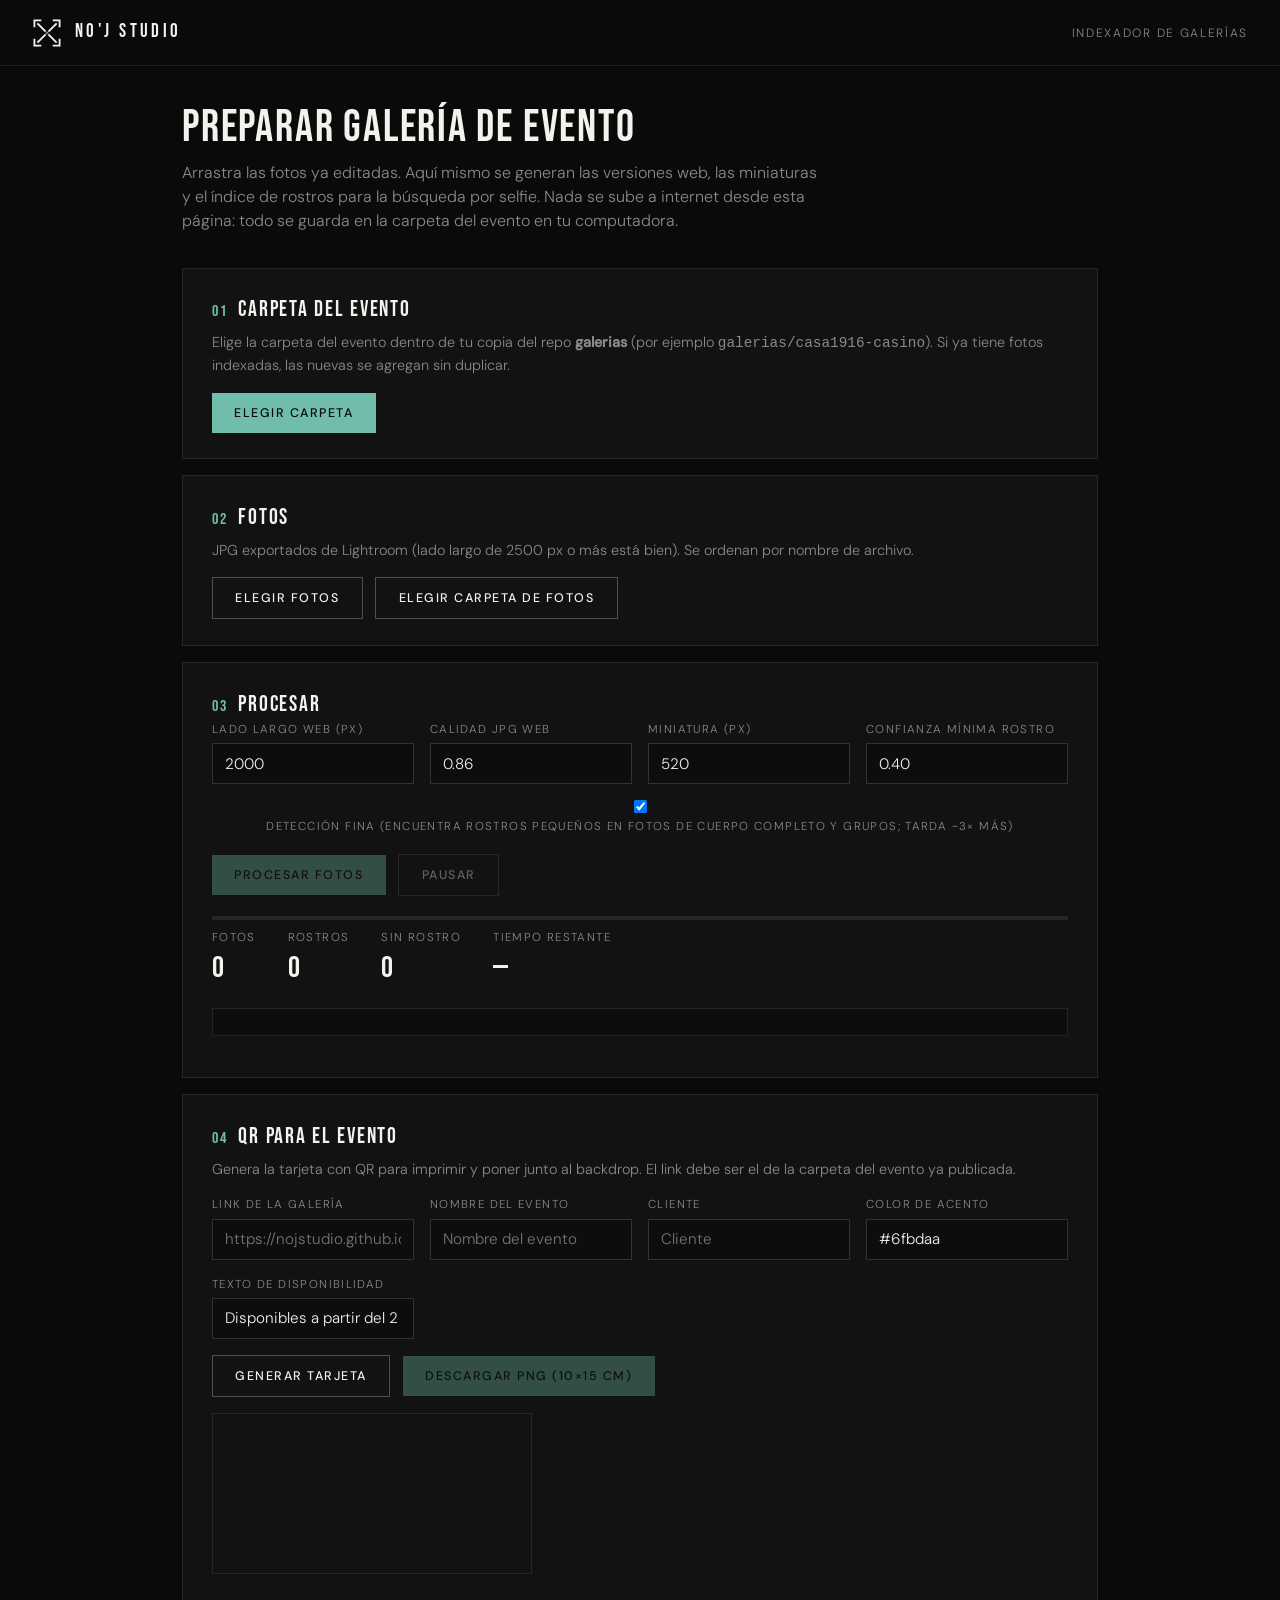
==== admin/index.html @ 5e6399d9 "Galería Casa 1916 · Noche de Casino: búsqueda por selfie Co-Authored-By: Claude Opus 5.5 <noreply@an" ====
<!DOCTYPE html>
<html lang="es">
<head>
<meta charset="utf-8">
<meta name="viewport" content="width=device-width,initial-scale=1">
<meta name="robots" content="noindex,nofollow">
<title>Indexador de galerías · No'j Studio</title>
<link rel="stylesheet" href="../_lib/fonts/fonts.css">
<style>
:root{--black:#0a0a0a;--white:#f4f2ed;--gray:#8a8a8a;--accent:#6fbdaa;--line:rgba(255,255,255,.09);--card:#121212}
*{box-sizing:border-box;margin:0;padding:0}
body{background:var(--black);color:var(--white);font-family:'DM Sans',sans-serif;font-weight:300;line-height:1.5;min-height:100vh}
header{display:flex;align-items:center;gap:.8rem;padding:1.1rem 2rem;border-bottom:1px solid var(--line)}
header b{font-family:'Bebas Neue';font-weight:400;font-size:1.2rem;letter-spacing:.18em}
header span{color:var(--gray);font-size:.75rem;letter-spacing:.14em;text-transform:uppercase;margin-left:auto}
main{max-width:980px;margin:0 auto;padding:2.5rem 2rem 5rem}
h1{font-family:'Bebas Neue';font-weight:400;font-size:2.8rem;letter-spacing:.04em;line-height:1}
.lead{color:var(--gray);margin:.6rem 0 2.2rem;max-width:640px}
.step{background:var(--card);border:1px solid var(--line);padding:1.6rem 1.8rem;margin-bottom:1rem}
.step h2{font-family:'Bebas Neue';font-weight:400;font-size:1.35rem;letter-spacing:.08em;display:flex;gap:.7rem;align-items:baseline}
.step h2 i{font-style:normal;color:var(--accent);font-size:1rem}
.step p{color:var(--gray);font-size:.9rem;margin:.35rem 0 1rem}
button,.btn{background:var(--accent);color:var(--black);border:0;padding:.75rem 1.4rem;font:500 .78rem 'DM Sans';letter-spacing:.12em;text-transform:uppercase;cursor:pointer;display:inline-flex;gap:.5rem;align-items:center}
button.ghost{background:transparent;color:var(--white);border:1px solid rgba(255,255,255,.25)}
button:disabled{opacity:.35;cursor:not-allowed}
.row{display:flex;gap:.8rem;flex-wrap:wrap;align-items:center}
.ok{color:var(--accent);font-size:.88rem}
.muted{color:var(--gray);font-size:.85rem}
label.f{display:flex;flex-direction:column;gap:.3rem;font-size:.72rem;letter-spacing:.12em;text-transform:uppercase;color:var(--gray)}
input[type=text],input[type=number]{background:#0d0d0d;border:1px solid rgba(255,255,255,.15);color:var(--white);padding:.6rem .75rem;font:300 .95rem 'DM Sans';min-width:0}
.grid3{display:grid;grid-template-columns:repeat(auto-fit,minmax(170px,1fr));gap:1rem;margin-bottom:1rem}
.chk{display:flex;flex-direction:row;gap:.5rem;align-items:center;font-size:.9rem;color:var(--white);text-transform:none;letter-spacing:0}
.bar{height:4px;background:rgba(255,255,255,.08);margin:1.2rem 0 .6rem}
.bar div{height:100%;width:0;background:var(--accent);transition:width .3s}
.stats{display:flex;gap:2rem;flex-wrap:wrap;margin:.4rem 0 1rem}
.stats div{font-size:.72rem;letter-spacing:.12em;text-transform:uppercase;color:var(--gray)}
.stats b{display:block;font-family:'Bebas Neue';font-weight:400;font-size:1.9rem;color:var(--white);letter-spacing:.03em}
#log{font-family:ui-monospace,Menlo,Consolas,monospace;font-size:.74rem;color:var(--gray);max-height:180px;overflow:auto;background:#0d0d0d;padding:.8rem;border:1px solid var(--line);white-space:pre-wrap}
#previews{display:grid;grid-template-columns:repeat(auto-fill,minmax(110px,1fr));gap:4px;margin-top:1rem}
#previews figure{position:relative;aspect-ratio:2/3;background:#1a1a1a;overflow:hidden}
#previews img{width:100%;height:100%;object-fit:cover;display:block}
#previews figcaption{position:absolute;right:4px;bottom:4px;background:rgba(0,0,0,.7);font-size:.7rem;padding:1px 6px}
#previews figcaption.cero{background:#7a2a2a}
#qrcanvas{width:100%;max-width:320px;border:1px solid var(--line);display:block;margin-top:1rem}
.warn{border-left:2px solid #d9a14a;padding-left:.8rem;color:#d9c19a;font-size:.85rem;margin-top:.8rem}
</style>
</head>
<body>
<header>
  <svg width="30" height="30" viewBox="0 0 100 100"><g stroke="#f4f2ed" stroke-width="6" stroke-linecap="square" fill="none"><polyline points="8,28 8,8 28,8"/><polyline points="72,8 92,8 92,28"/><polyline points="92,72 92,92 72,92"/><polyline points="28,92 8,92 8,72"/></g><line x1="20" y1="20" x2="80" y2="80" stroke="#f4f2ed" stroke-width="6" stroke-linecap="square"/><line x1="80" y1="20" x2="20" y2="80" stroke="#f4f2ed" stroke-width="6" stroke-linecap="square"/><circle cx="50" cy="50" r="6.5" fill="#0a0a0a"/><circle cx="50" cy="50" r="3.5" fill="#6fbdaa"/></svg>
  <b>NO'J STUDIO</b><span>Indexador de galerías</span>
</header>
<main>
  <h1>Preparar galería de evento</h1>
  <p class="lead">Arrastra las fotos ya editadas. Aquí mismo se generan las versiones web, las miniaturas y el índice de rostros para la búsqueda por selfie. Nada se sube a internet desde esta página: todo se guarda en la carpeta del evento en tu computadora.</p>

  <section class="step">
    <h2><i>01</i> Carpeta del evento</h2>
    <p>Elige la carpeta del evento dentro de tu copia del repo <b>galerias</b> (por ejemplo <code>galerias/casa1916-casino</code>). Si ya tiene fotos indexadas, las nuevas se agregan sin duplicar.</p>
    <div class="row">
      <button id="btnCarpeta">Elegir carpeta</button>
      <span id="carpetaInfo" class="muted"></span>
    </div>
    <div id="sinFS" class="warn" hidden>Este navegador no permite escribir carpetas. Usa Chrome o Edge en computadora; si no, al final se descargará un .zip con todo para descomprimir dentro de la carpeta del evento.</div>
  </section>

  <section class="step">
    <h2><i>02</i> Fotos</h2>
    <p>JPG exportados de Lightroom (lado largo de 2500 px o más está bien). Se ordenan por nombre de archivo.</p>
    <div class="row">
      <button id="btnFotos" class="ghost">Elegir fotos</button>
      <button id="btnFotosCarpeta" class="ghost">Elegir carpeta de fotos</button>
      <span id="fotosInfo" class="muted"></span>
    </div>
    <input type="file" id="inFotos" accept="image/jpeg,image/png,image/webp" multiple hidden>
    <input type="file" id="inFotosCarpeta" webkitdirectory multiple hidden>
  </section>

  <section class="step">
    <h2><i>03</i> Procesar</h2>
    <div class="grid3">
      <label class="f">Lado largo web (px)<input type="number" id="cfgWeb" value="2000" min="1000" max="4000" step="100"></label>
      <label class="f">Calidad JPG web<input type="number" id="cfgQ" value="0.86" min="0.5" max="0.98" step="0.01"></label>
      <label class="f">Miniatura (px)<input type="number" id="cfgThumb" value="520" min="300" max="900" step="20"></label>
      <label class="f">Confianza mínima rostro<input type="number" id="cfgConf" value="0.40" min="0.2" max="0.9" step="0.05"></label>
    </div>
    <label class="f chk"><input type="checkbox" id="cfgFina" checked> Detección fina (encuentra rostros pequeños en fotos de cuerpo completo y grupos; tarda ~3× más)</label>
    <div class="row" style="margin-top:1.2rem">
      <button id="btnProcesar" disabled>Procesar fotos</button>
      <button id="btnPausa" class="ghost" disabled>Pausar</button>
    </div>
    <div class="bar"><div id="barra"></div></div>
    <div class="stats">
      <div>Fotos<b id="sFotos">0</b></div>
      <div>Rostros<b id="sRostros">0</b></div>
      <div>Sin rostro<b id="sCero">0</b></div>
      <div>Tiempo restante<b id="sEta">—</b></div>
    </div>
    <div id="log"></div>
    <div id="previews"></div>
  </section>

  <section class="step">
    <h2><i>04</i> QR para el evento</h2>
    <p>Genera la tarjeta con QR para imprimir y poner junto al backdrop. El link debe ser el de la carpeta del evento ya publicada.</p>
    <div class="grid3">
      <label class="f">Link de la galería<input type="text" id="qrUrl" placeholder="https://nojstudio.github.io/galerias/casa1916-casino/"></label>
      <label class="f">Nombre del evento<input type="text" id="qrEvento" placeholder="Nombre del evento"></label>
      <label class="f">Cliente<input type="text" id="qrCliente" placeholder="Cliente"></label>
      <label class="f">Color de acento<input type="text" id="qrAcento" value="#6fbdaa"></label>
      <label class="f">Texto de disponibilidad<input type="text" id="qrDisp" value="Disponibles a partir del 2 de diciembre"></label>
    </div>
    <div class="row"><button id="btnQr" class="ghost">Generar tarjeta</button><button id="btnQrDesc" disabled>Descargar PNG (10×15 cm)</button></div>
    <canvas id="qrcanvas" hidden></canvas>
  </section>
</main>

<script src="../_lib/face-api.js"></script>
<script src="../_lib/rostros.js"></script>
<script src="../_lib/jszip.min.js"></script>
<script src="../_lib/qrcode.js"></script>
<script>
const $ = id => document.getElementById(id);
const hayFS = 'showDirectoryPicker' in window;
if (!hayFS) $('sinFS').hidden = false;

let carpeta = null;          // FileSystemDirectoryHandle del evento
let existentes = { fotos: [], rostros: [], escala: Rostros.ESCALA };
let archivos = [];
let pausado = false, corriendo = false;

function log(t) { const l = $('log'); l.textContent += t + '\n'; l.scrollTop = l.scrollHeight; }
const natural = (a, b) => a.localeCompare(b, undefined, { numeric: true, sensitivity: 'base' });
const limpiar = n => n.replace(/\.[^.]+$/, '').normalize('NFD').replace(/[̀-ͯ]/g, '').replace(/[^A-Za-z0-9_-]+/g, '-').replace(/^-+|-+$/g, '') + '.jpg';

async function leerJSON(dir, ruta) {
  try {
    const partes = ruta.split('/'); let d = dir;
    for (const p of partes.slice(0, -1)) d = await d.getDirectoryHandle(p);
    const f = await (await d.getFileHandle(partes.at(-1))).getFile();
    return JSON.parse(await f.text());
  } catch (e) { return null; }
}
async function escribir(dir, ruta, datos) {
  const partes = ruta.split('/'); let d = dir;
  for (const p of partes.slice(0, -1)) d = await d.getDirectoryHandle(p, { create: true });
  const fh = await d.getFileHandle(partes.at(-1), { create: true });
  const w = await fh.createWritable(); await w.write(datos); await w.close();
}

$('btnCarpeta').onclick = async () => {
  if (!hayFS) { $('carpetaInfo').textContent = 'Se usará descarga .zip al final.'; actualizar(); return; }
  try {
    carpeta = await window.showDirectoryPicker({ id: 'galeria-evento', mode: 'readwrite' });
    const p = await leerJSON(carpeta, 'data/fotos.json');
    const r = await leerJSON(carpeta, 'data/rostros.json');
    existentes = { fotos: p?.fotos || [], rostros: r?.rostros || [], escala: r?.escala || Rostros.ESCALA };
    const tieneIndex = await carpeta.getFileHandle('index.html').then(() => true, () => false);
    $('carpetaInfo').innerHTML = `<span class="ok">✓ ${carpeta.name}</span> · ${existentes.fotos.length} fotos ya indexadas` + (tieneIndex ? '' : ' · <span style="color:#d9a14a">ojo: esta carpeta no tiene index.html, ¿es la del evento?</span>');
    if (!$('qrUrl').value) $('qrUrl').value = `${location.origin}${location.pathname.replace(/admin\/?(index\.html)?$/, '')}${carpeta.name}/`;
    const cfg = await leerConfig();
    if (cfg?.evento && !$('qrEvento').value) $('qrEvento').value = cfg.evento;
    if (cfg?.cliente && !$('qrCliente').value) $('qrCliente').value = cfg.cliente;
    if (cfg?.acento) $('qrAcento').value = cfg.acento;
    if (cfg?.disponibleDesde) $('qrDisp').value = 'Disponibles a partir del ' + cfg.disponibleDesde;
  } catch (e) { if (e.name !== 'AbortError') log('Error carpeta: ' + e.message); }
  actualizar();
};
async function leerConfig() {
  try {
    const t = await (await (await carpeta.getFileHandle('config.js')).getFile()).text();
    const w = {}; new Function('window', t)(w); return w.GALERIA;
  } catch (e) { return null; }
}

$('btnFotos').onclick = () => $('inFotos').click();
$('btnFotosCarpeta').onclick = () => $('inFotosCarpeta').click();
function tomarArchivos(lista) {
  archivos = [...lista].filter(f => /\.(jpe?g|png|webp)$/i.test(f.name)).sort((a, b) => natural(a.name, b.name));
  const ya = new Set(existentes.fotos.map(f => f.f));
  const nuevos = archivos.filter(f => !ya.has(limpiar(f.name))).length;
  const mb = archivos.reduce((s, f) => s + f.size, 0) / 1048576;
  $('fotosInfo').innerHTML = `<span class="ok">✓ ${archivos.length} fotos</span> · ${mb.toFixed(0)} MB` + (nuevos < archivos.length ? ` · ${archivos.length - nuevos} ya estaban (se omiten)` : '');
  actualizar();
}
$('inFotos').onchange = e => tomarArchivos(e.target.files);
$('inFotosCarpeta').onchange = e => tomarArchivos(e.target.files);
function actualizar() { $('btnProcesar').disabled = corriendo || !archivos.length || (hayFS && !carpeta); }

$('btnPausa').onclick = () => { pausado = !pausado; $('btnPausa').textContent = pausado ? 'Continuar' : 'Pausar'; };

function canvasBlob(c, q) { return new Promise(r => c.toBlob(r, 'image/jpeg', q)); }
function reducir(src, max) {
  const k = Math.min(1, max / Math.max(src.width, src.height));
  if (k === 1) return src;
  // reducción en pasos para mejor nitidez
  let c = src;
  while (Math.max(c.width, c.height) * 0.5 > max) {
    const n = document.createElement('canvas'); n.width = Math.round(c.width / 2); n.height = Math.round(c.height / 2);
    const x = n.getContext('2d'); x.imageSmoothingQuality = 'high'; x.drawImage(c, 0, 0, n.width, n.height); c = n;
  }
  const n = document.createElement('canvas'); n.width = Math.round(src.width * k); n.height = Math.round(src.height * k);
  const x = n.getContext('2d'); x.imageSmoothingQuality = 'high'; x.drawImage(c, 0, 0, n.width, n.height);
  return n;
}
function recorte(c, x, y, w, h) {
  const n = document.createElement('canvas'); n.width = w; n.height = h;
  n.getContext('2d').drawImage(c, x, y, w, h, 0, 0, w, h); return n;
}
function iou(a, b) {
  const x1 = Math.max(a.x, b.x), y1 = Math.max(a.y, b.y), x2 = Math.min(a.x + a.width, b.x + b.width), y2 = Math.min(a.y + a.height, b.y + b.height);
  const i = Math.max(0, x2 - x1) * Math.max(0, y2 - y1);
  return i / Math.min(a.width * a.height, b.width * b.height);
}
// Detecta en la imagen completa y, si se pide, en 4 cuadrantes traslapados (para rostros pequeños)
async function detectar(c, conf, fina) {
  let todas = (await Rostros.rostrosDeFoto(c, conf)).map(r => ({ ...r, box: { x: r.box.x, y: r.box.y, width: r.box.width, height: r.box.height }, res: 1 }));
  if (fina) {
    const tw = Math.round(c.width * 0.6), th = Math.round(c.height * 0.6);
    for (const [ox, oy] of [[0, 0], [c.width - tw, 0], [0, c.height - th], [c.width - tw, c.height - th]]) {
      const sub = await Rostros.rostrosDeFoto(recorte(c, ox, oy, tw, th), conf);
      for (const r of sub) todas.push({ ...r, box: { x: r.box.x + ox, y: r.box.y + oy, width: r.box.width, height: r.box.height }, res: 2 });
    }
  }
  // fusiona duplicados: conserva la de mayor resolución (cuadrante) y luego la de mayor score
  todas.sort((a, b) => (b.res - a.res) || (b.score - a.score));
  const final = [];
  for (const r of todas) if (!final.some(f => iou(f.box, r.box) > 0.4)) final.push(r);
  return final;
}

$('btnProcesar').onclick = async () => {
  corriendo = true; pausado = false; actualizar();
  $('btnPausa').disabled = false; $('previews').innerHTML = '';
  const web = +$('cfgWeb').value, q = +$('cfgQ').value, th = +$('cfgThumb').value, conf = +$('cfgConf').value, fina = $('cfgFina').checked;
  const zip = hayFS ? null : new JSZip();
  const fotos = existentes.fotos.slice(), rostros = existentes.rostros.slice();
  const escala = existentes.escala;
  const ya = new Set(fotos.map(f => f.f));
  const cola = archivos.filter(f => !ya.has(limpiar(f.name)));
  let hechos = 0, nRost = 0, nCero = 0; const t0 = performance.now();
  log(`Cargando modelos…`);
  await Rostros.cargar(['ssdMobilenetv1', 'faceLandmark68Net', 'faceRecognitionNet']);
  log(`Procesando ${cola.length} fotos nuevas (${fotos.length} previas).`);

  const guardarIndice = async () => {
    const p = JSON.stringify({ version: 1, actualizado: new Date().toISOString(), fotos });
    const r = JSON.stringify({ version: 1, escala, rostros });
    if (zip) { zip.file('data/fotos.json', p); zip.file('data/rostros.json', r); }
    else { await escribir(carpeta, 'data/fotos.json', p); await escribir(carpeta, 'data/rostros.json', r); }
  };

  for (const archivo of cola) {
    while (pausado) await new Promise(r => setTimeout(r, 300));
    const nombre = limpiar(archivo.name);
    try {
      const orig = await Rostros.aCanvas(archivo, 6000);
      const cWeb = reducir(orig, web);
      const cTh = reducir(cWeb, th);
      const bWeb = await canvasBlob(cWeb, q), bTh = await canvasBlob(cTh, 0.78);
      if (zip) { zip.file('fotos/web/' + nombre, bWeb); zip.file('fotos/thumb/' + nombre, bTh); }
      else { await escribir(carpeta, 'fotos/web/' + nombre, bWeb); await escribir(carpeta, 'fotos/thumb/' + nombre, bTh); }
      const det = await detectar(cWeb, conf, fina);
      const idx = fotos.length;
      fotos.push({ f: nombre, w: cWeb.width, h: cWeb.height, kb: Math.round(bWeb.size / 1024) });
      for (const d of det) rostros.push([idx, Rostros.codificar(d.descriptor, escala)]);
      nRost += det.length; if (!det.length) nCero++;
      const fig = document.createElement('figure');
      fig.innerHTML = `<img src="${URL.createObjectURL(bTh)}"><figcaption class="${det.length ? '' : 'cero'}">${det.length} ☺</figcaption>`;
      $('previews').prepend(fig);
      if ($('previews').children.length > 60) $('previews').lastChild.remove();
    } catch (e) { log(`✗ ${archivo.name}: ${e.message}`); }
    hechos++;
    if (hechos % 15 === 0) await guardarIndice();   // guardado parcial por si se cierra la pestaña
    const seg = (performance.now() - t0) / 1000 / hechos * (cola.length - hechos);
    $('barra').style.width = (hechos / cola.length * 100) + '%';
    $('sFotos').textContent = fotos.length; $('sRostros').textContent = nRost; $('sCero').textContent = nCero;
    $('sEta').textContent = seg > 90 ? Math.round(seg / 60) + ' min' : Math.round(seg) + ' s';
  }
  await guardarIndice();
  if (zip) {
    log('Generando .zip…');
    const b = await zip.generateAsync({ type: 'blob' });
    const a = document.createElement('a'); a.href = URL.createObjectURL(b); a.download = 'galeria-datos.zip'; a.click();
  }
  existentes = { fotos, rostros, escala };
  const min = ((performance.now() - t0) / 60000).toFixed(1);
  log(`✓ Listo en ${min} min: ${fotos.length} fotos en total, ${rostros.length} rostros indexados.`);
  log(zip ? 'Descomprime el .zip dentro de la carpeta del evento y publica.' : 'Ahora publica los cambios del repo (GitHub Desktop → Commit → Push).');
  $('sEta').textContent = '✓';
  corriendo = false; $('btnPausa').disabled = true; actualizar();
};

/* ---------- Tarjeta QR ---------- */
const LOGO = `<svg xmlns="http://www.w3.org/2000/svg" viewBox="0 0 100 100"><g stroke="#f4f2ed" stroke-width="6" stroke-linecap="square" fill="none"><polyline points="8,28 8,8 28,8"/><polyline points="72,8 92,8 92,28"/><polyline points="92,72 92,92 72,92"/><polyline points="28,92 8,92 8,72"/></g><line x1="20" y1="20" x2="80" y2="80" stroke="#f4f2ed" stroke-width="6" stroke-linecap="square"/><line x1="80" y1="20" x2="20" y2="80" stroke="#f4f2ed" stroke-width="6" stroke-linecap="square"/><circle cx="50" cy="50" r="6.5" fill="#0a0a0a"/><circle cx="50" cy="50" r="3.5" fill="#6fbdaa"/></svg>`;
function imgDeSvg(svg) { return new Promise(r => { const i = new Image(); i.onload = () => r(i); i.src = 'data:image/svg+xml;charset=utf-8,' + encodeURIComponent(svg); }); }
function ajustar(ctx, texto, max, tam, fuente) { let s = tam; do { ctx.font = `${s}px ${fuente}`; s -= 4; } while (ctx.measureText(texto).width > max && s > 30); }
$('btnQr').onclick = async () => {
  const url = $('qrUrl').value.trim(); if (!url) { $('qrUrl').focus(); return; }
  await Promise.all([document.fonts.load('200px "Bebas Neue"'), document.fonts.load('300 40px "DM Sans"'), document.fonts.load('500 40px "DM Sans"')]);
  const W = 1200, H = 1800, c = $('qrcanvas'); c.width = W; c.height = H; const x = c.getContext('2d');
  x.fillStyle = '#0a0a0a'; x.fillRect(0, 0, W, H);
  x.strokeStyle = 'rgba(244,242,237,.18)'; x.lineWidth = 2; x.strokeRect(50, 50, W - 100, H - 100);
  const ac = $('qrAcento').value || '#6fbdaa', cli = $('qrCliente').value.trim();
  x.textAlign = 'center'; x.fillStyle = ac; x.font = '500 34px "DM Sans"';
  x.letterSpacing = '8px'; x.fillText(cli ? (cli + " × NO'J STUDIO").toUpperCase() : 'ENCUENTRA TUS FOTOS', W / 2, 200); x.letterSpacing = '0px';
  x.fillStyle = '#f4f2ed'; const ev = ($('qrEvento').value || 'Galería').toUpperCase();
  ajustar(x, ev, W - 220, 150, '"Bebas Neue"'); x.fillText(ev, W / 2, 350);
  x.font = '300 40px "DM Sans"'; x.fillStyle = 'rgba(244,242,237,.75)';
  x.fillText('Encuentra tus fotos: escanea, tómate una selfie', W / 2, 440);
  x.fillText('y descarga todas las fotos donde apareces.', W / 2, 492);
  const qr = qrcode(0, 'M'); qr.addData(url); qr.make();
  const n = qr.getModuleCount(), lado = 620, cel = Math.floor(lado / n), real = cel * n, q0 = (W - real) / 2, y0 = 580;
  x.fillStyle = '#f4f2ed'; x.fillRect(q0 - 44, y0 - 44, real + 88, real + 88);
  x.fillStyle = '#0a0a0a';
  for (let r = 0; r < n; r++) for (let k = 0; k < n; k++) if (qr.isDark(r, k)) x.fillRect(q0 + k * cel, y0 + r * cel, cel, cel);
  const yt = y0 + real + 44 + 90;
  x.fillStyle = ac; x.font = '500 36px "DM Sans"'; x.fillText($('qrDisp').value.toUpperCase(), W / 2, yt);
  x.fillStyle = 'rgba(244,242,237,.5)'; x.font = '300 30px "DM Sans"'; x.fillText(url.replace(/^https?:\/\//, '').replace(/\/$/, ''), W / 2, yt + 56);
  const logo = await imgDeSvg(LOGO); x.drawImage(logo, W / 2 - 205, H - 245, 74, 74);
  x.textAlign = 'left'; x.fillStyle = '#f4f2ed'; x.font = '58px "Bebas Neue"'; x.fillText("NO'J STUDIO", W / 2 - 110, H - 188);
  x.fillStyle = 'rgba(244,242,237,.55)'; x.font = '300 26px "DM Sans"'; x.fillText('Fotografía del evento', W / 2 - 110, H - 150);
  c.hidden = false; $('btnQrDesc').disabled = false;
};
$('btnQrDesc').onclick = () => { const a = document.createElement('a'); a.download = 'qr-galeria.png'; a.href = $('qrcanvas').toDataURL('image/png'); a.click(); };
</script>
</body>
</html>
---- _lib/fonts/fonts.css ----
@font-face{font-family:'Bebas Neue';font-style:normal;font-weight:400;font-display:swap;src:url(bebas-neue-latin-400-normal.woff2) format('woff2')}
@font-face{font-family:'DM Sans';font-style:normal;font-weight:300;font-display:swap;src:url(dm-sans-latin-300-normal.woff2) format('woff2')}
@font-face{font-family:'DM Sans';font-style:normal;font-weight:400;font-display:swap;src:url(dm-sans-latin-400-normal.woff2) format('woff2')}
@font-face{font-family:'DM Sans';font-style:normal;font-weight:500;font-display:swap;src:url(dm-sans-latin-500-normal.woff2) format('woff2')}
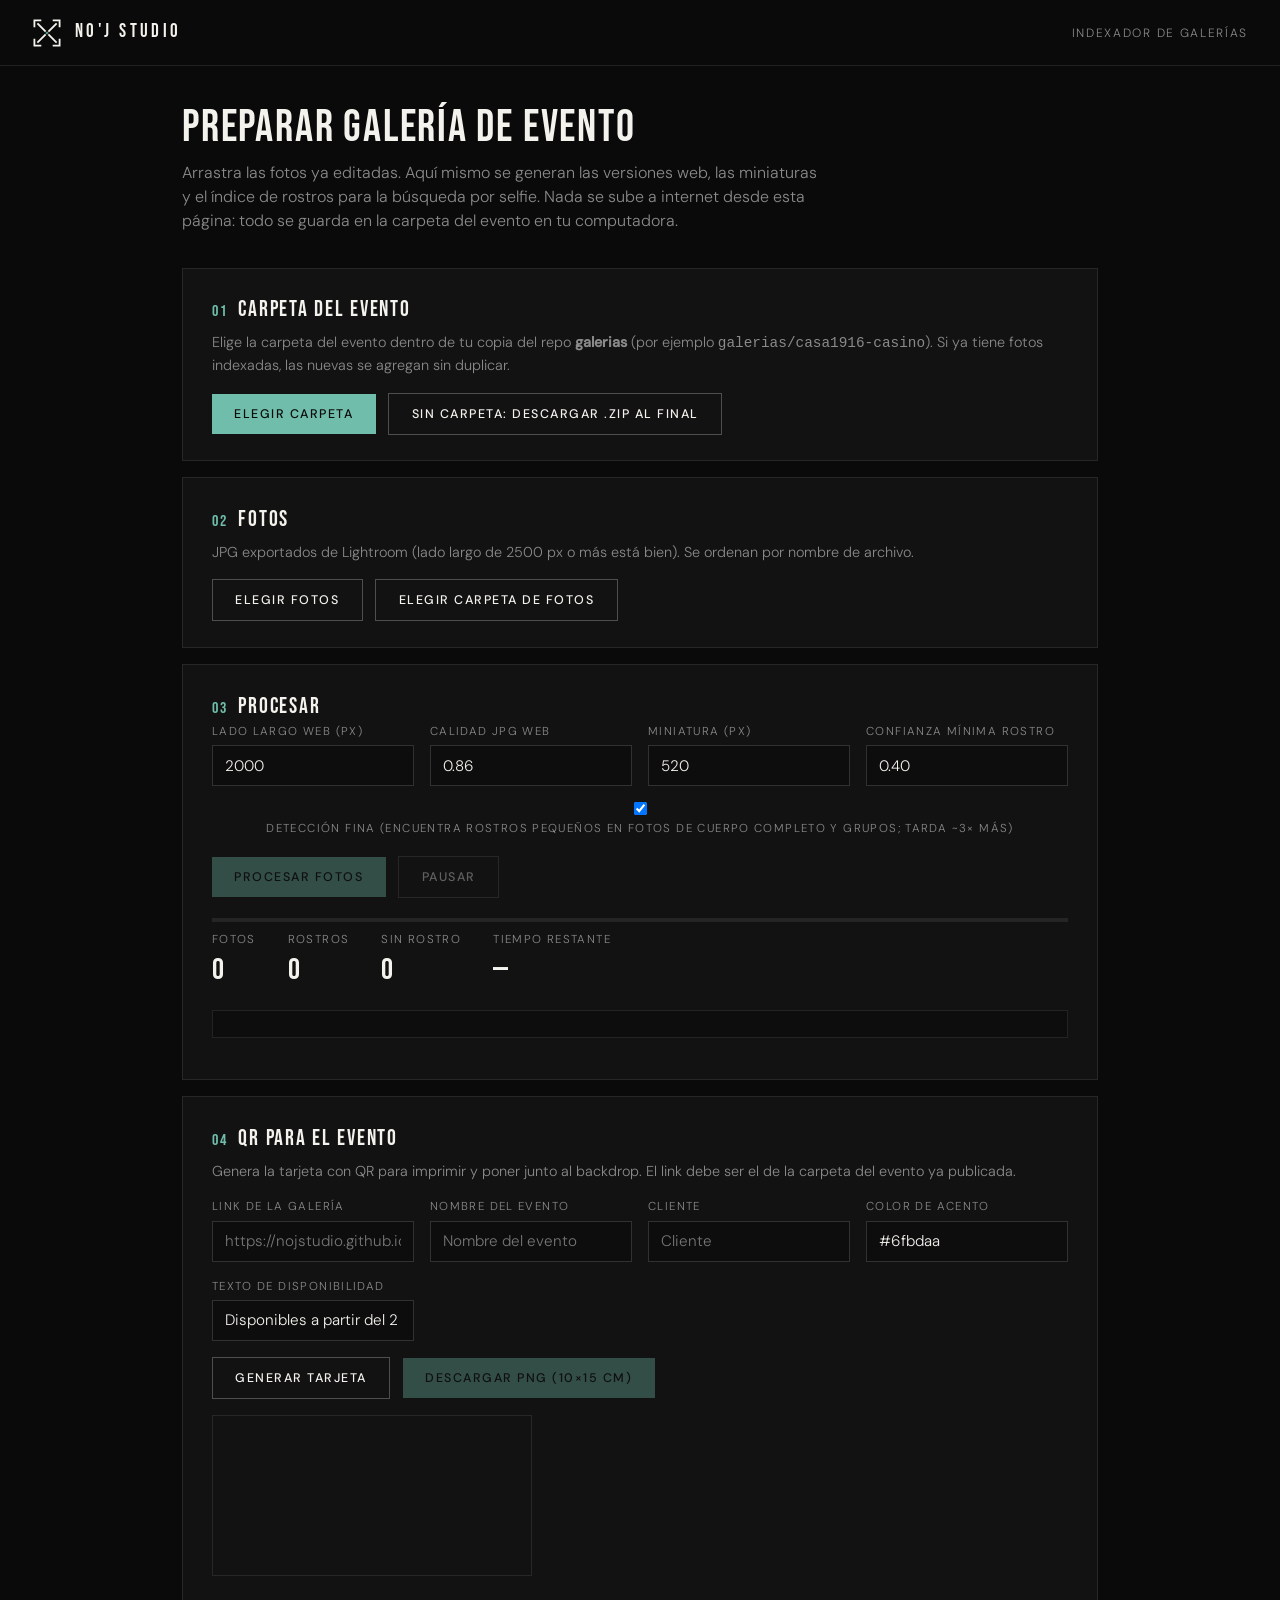
==== commit f893e3c1: "Admin: modo .zip sin elegir carpeta Co-Authored-By: Claude Opus 5.5 <noreply@anthropic.com> Claude-S" ====
--- a/admin/index.html
+++ b/admin/index.html
@@ -59,6 +59,7 @@
     <p>Elige la carpeta del evento dentro de tu copia del repo <b>galerias</b> (por ejemplo <code>galerias/casa1916-casino</code>). Si ya tiene fotos indexadas, las nuevas se agregan sin duplicar.</p>
     <div class="row">
       <button id="btnCarpeta">Elegir carpeta</button>
+      <button id="btnZip" class="ghost">Sin carpeta: descargar .zip al final</button>
       <span id="carpetaInfo" class="muted"></span>
     </div>
     <div id="sinFS" class="warn" hidden>Este navegador no permite escribir carpetas. Usa Chrome o Edge en computadora; si no, al final se descargará un .zip con todo para descomprimir dentro de la carpeta del evento.</div>
@@ -125,6 +126,7 @@
 if (!hayFS) $('sinFS').hidden = false;
 
 let carpeta = null;          // FileSystemDirectoryHandle del evento
+let modoZip = !hayFS;
 let existentes = { fotos: [], rostros: [], escala: Rostros.ESCALA };
 let archivos = [];
 let pausado = false, corriendo = false;
@@ -148,10 +150,18 @@
   const w = await fh.createWritable(); await w.write(datos); await w.close();
 }
 
+$('btnZip').onclick = () => {
+  modoZip = true; carpeta = null; existentes = { fotos: [], rostros: [], escala: Rostros.ESCALA };
+  $('carpetaInfo').innerHTML = '<span class="ok">✓ Modo .zip</span> · al terminar se descarga un .zip con las carpetas <b>data</b> y <b>fotos</b>';
+  actualizar();
+};
 $('btnCarpeta').onclick = async () => {
+  modoZip = !hayFS;
   if (!hayFS) { $('carpetaInfo').textContent = 'Se usará descarga .zip al final.'; actualizar(); return; }
   try {
+    $('carpetaInfo').textContent = 'Abriendo selector…';
     carpeta = await window.showDirectoryPicker({ id: 'galeria-evento', mode: 'readwrite' });
+    if (carpeta.requestPermission && (await carpeta.requestPermission({ mode: 'readwrite' })) !== 'granted') throw new DOMException('Sin permiso de escritura en la carpeta', 'NotAllowedError');
     const p = await leerJSON(carpeta, 'data/fotos.json');
     const r = await leerJSON(carpeta, 'data/rostros.json');
     existentes = { fotos: p?.fotos || [], rostros: r?.rostros || [], escala: r?.escala || Rostros.ESCALA };
@@ -163,7 +173,12 @@
     if (cfg?.cliente && !$('qrCliente').value) $('qrCliente').value = cfg.cliente;
     if (cfg?.acento) $('qrAcento').value = cfg.acento;
     if (cfg?.disponibleDesde) $('qrDisp').value = 'Disponibles a partir del ' + cfg.disponibleDesde;
-  } catch (e) { if (e.name !== 'AbortError') log('Error carpeta: ' + e.message); }
+  } catch (e) {
+    const msg = e.name === 'AbortError' ? 'No se pudo elegir la carpeta en este navegador. Usa el botón “Sin carpeta: descargar .zip al final”.'
+              : `Error: ${e.name} — ${e.message}`;
+    $('carpetaInfo').innerHTML = `<span style="color:#e08a7a">${msg}</span>`;
+    log('Carpeta: ' + e.name + ' ' + e.message);
+  }
   actualizar();
 };
 async function leerConfig() {
@@ -185,7 +200,7 @@
 }
 $('inFotos').onchange = e => tomarArchivos(e.target.files);
 $('inFotosCarpeta').onchange = e => tomarArchivos(e.target.files);
-function actualizar() { $('btnProcesar').disabled = corriendo || !archivos.length || (hayFS && !carpeta); }
+function actualizar() { $('btnProcesar').disabled = corriendo || !archivos.length || (!carpeta && !modoZip); }
 
 $('btnPausa').onclick = () => { pausado = !pausado; $('btnPausa').textContent = pausado ? 'Continuar' : 'Pausar'; };
 
@@ -233,7 +248,7 @@
   corriendo = true; pausado = false; actualizar();
   $('btnPausa').disabled = false; $('previews').innerHTML = '';
   const web = +$('cfgWeb').value, q = +$('cfgQ').value, th = +$('cfgThumb').value, conf = +$('cfgConf').value, fina = $('cfgFina').checked;
-  const zip = hayFS ? null : new JSZip();
+  const zip = carpeta ? null : new JSZip();
   const fotos = existentes.fotos.slice(), rostros = existentes.rostros.slice();
   const escala = existentes.escala;
   const ya = new Set(fotos.map(f => f.f));
@@ -280,8 +295,10 @@
   await guardarIndice();
   if (zip) {
     log('Generando .zip…');
-    const b = await zip.generateAsync({ type: 'blob' });
-    const a = document.createElement('a'); a.href = URL.createObjectURL(b); a.download = 'galeria-datos.zip'; a.click();
+    const b = await zip.generateAsync({ type: 'blob', compression: 'STORE' });
+    const a = document.createElement('a'); a.href = URL.createObjectURL(b); a.download = 'galeria-datos.zip';
+    document.body.append(a); a.click(); a.remove();
+    log('Si no se descargó solo, usa el enlace: '); const l = document.createElement('a'); l.href = a.href; l.download = a.download; l.textContent = '⬇ Descargar galeria-datos.zip'; l.style.color = 'var(--accent)'; $('log').append(l);
   }
   existentes = { fotos, rostros, escala };
   const min = ((performance.now() - t0) / 60000).toFixed(1);
